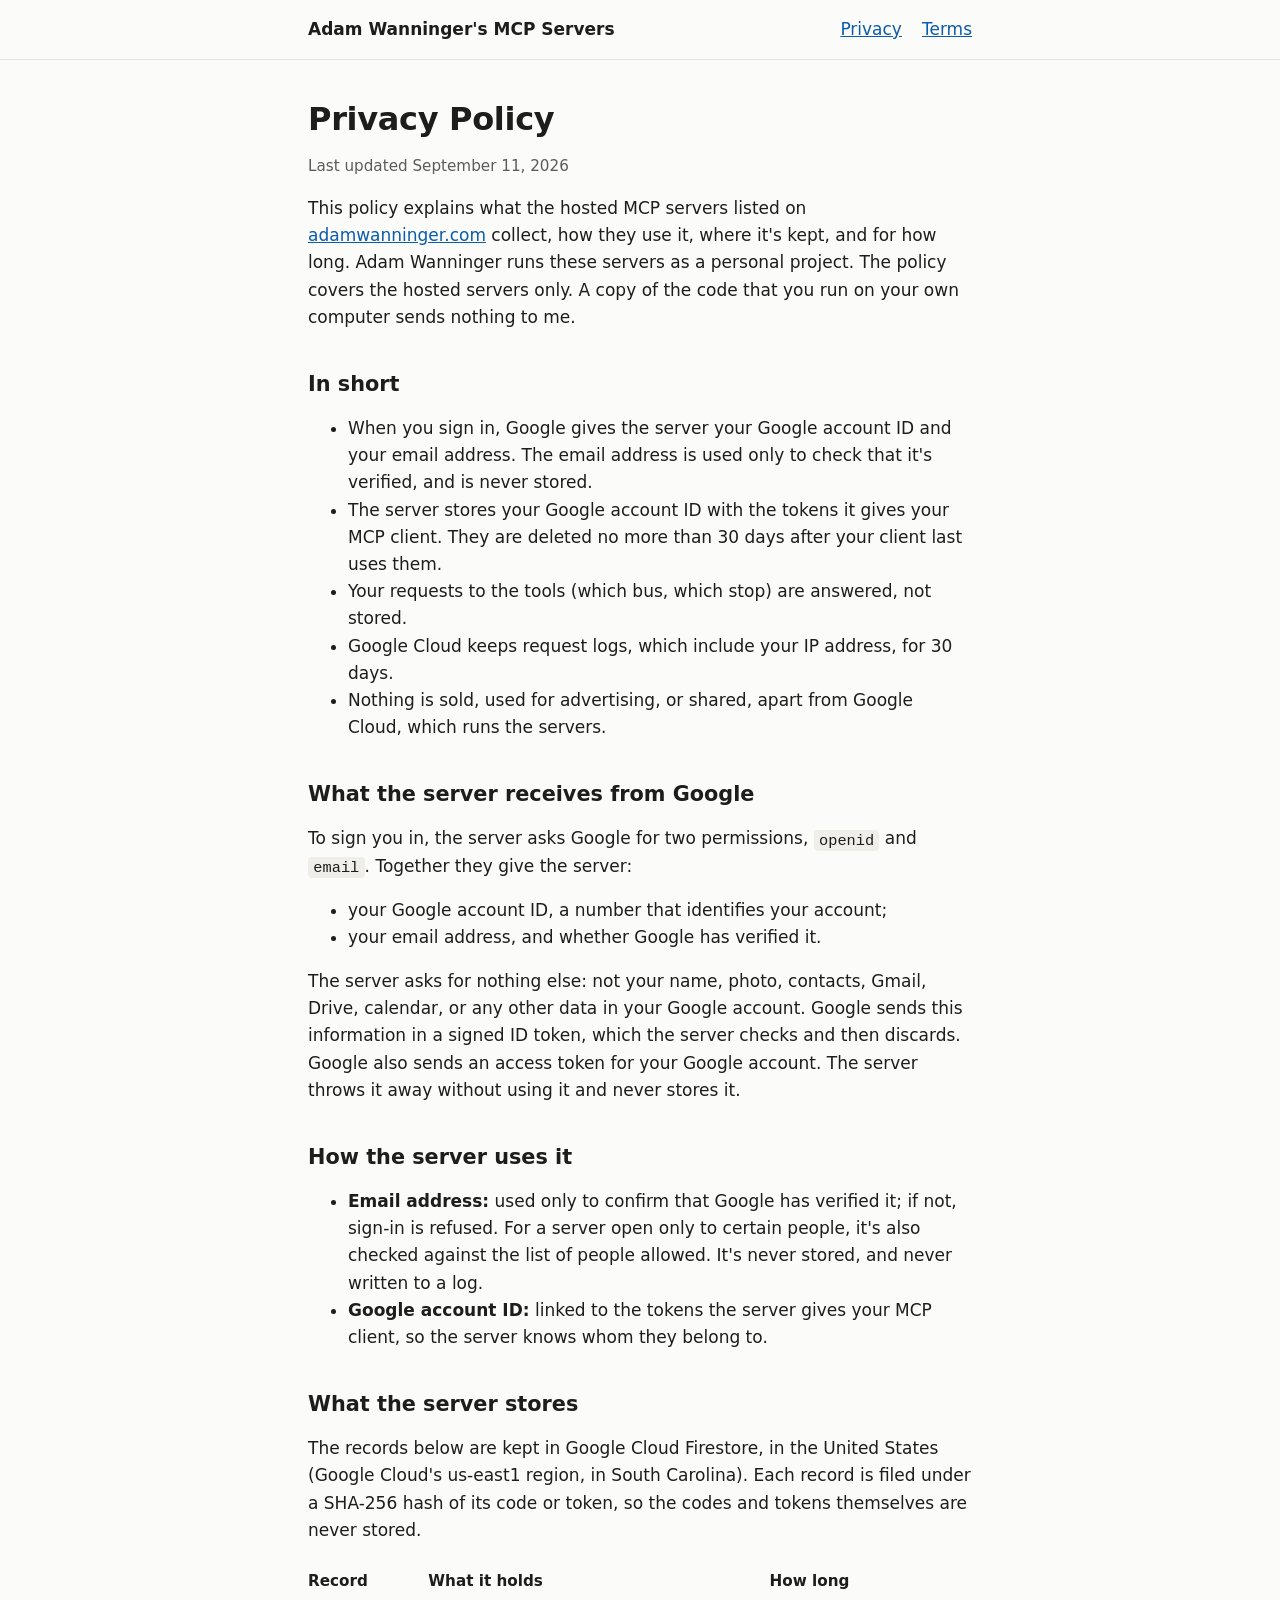
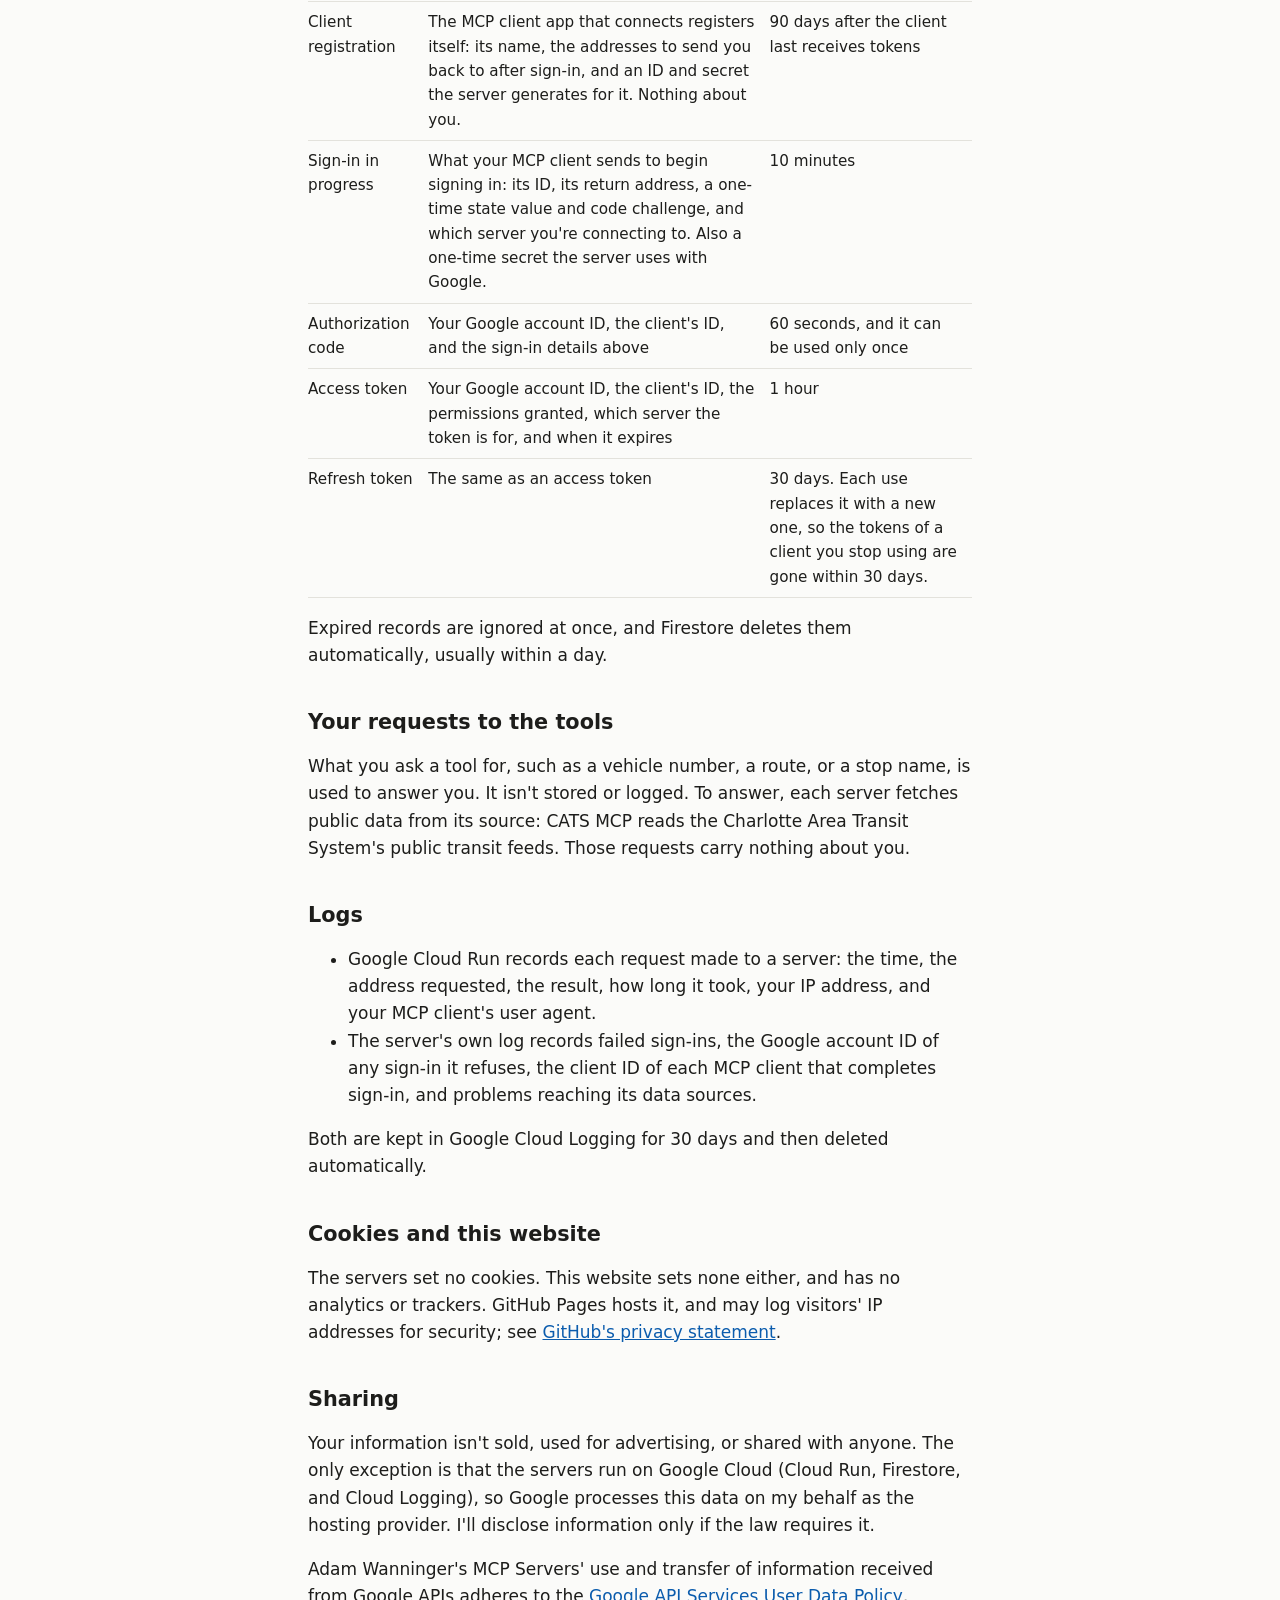
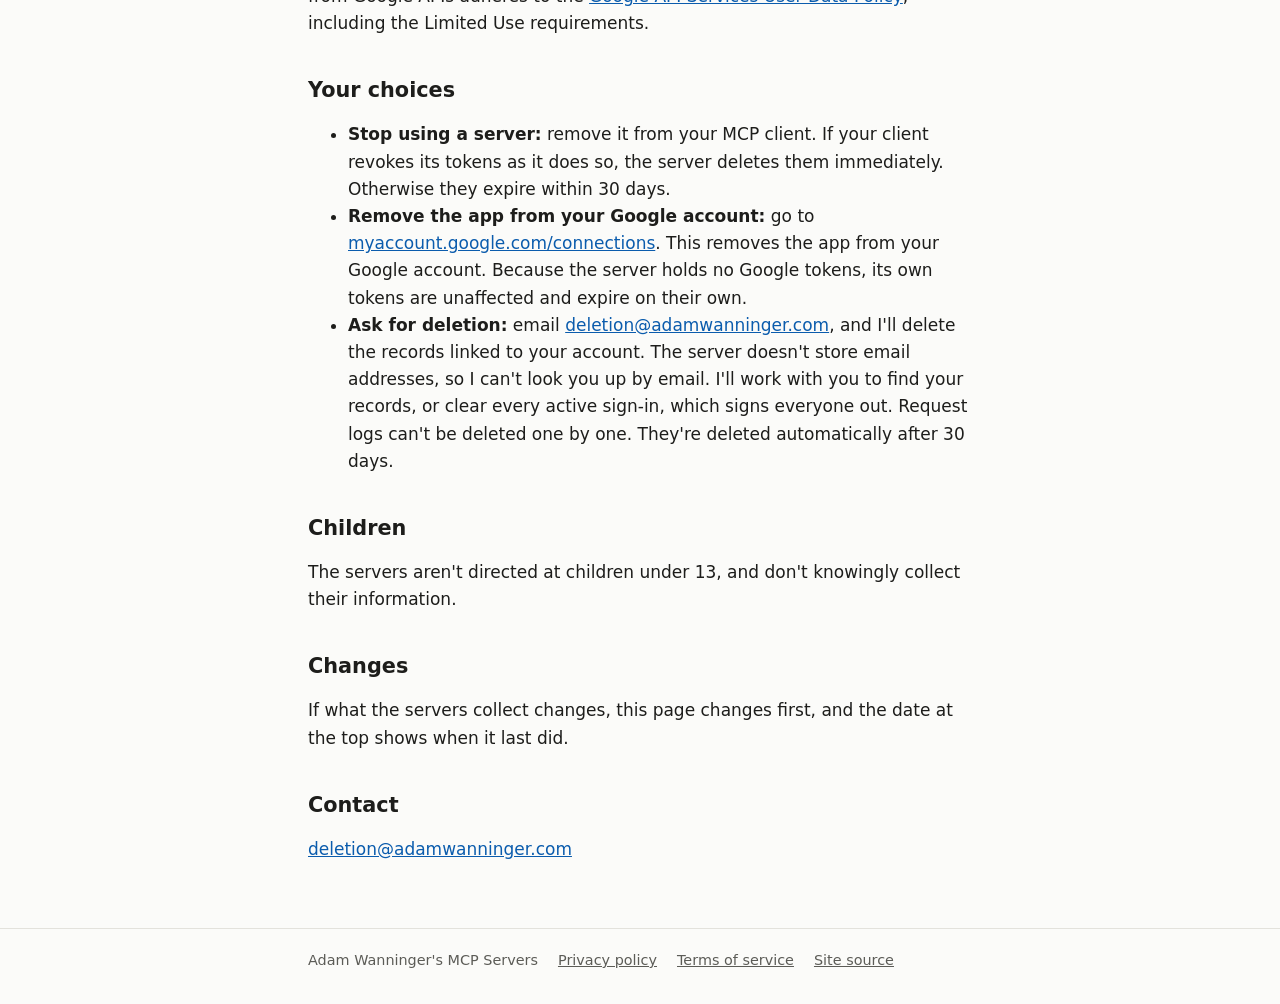
==== privacy/index.html @ d02f2b88 "Add the site for Adam Wanninger's MCP Servers The home page, privacy policy, and terms of service fo" ====
<!doctype html>
<html lang="en">
<head>
  <meta charset="utf-8">
  <meta name="viewport" content="width=device-width, initial-scale=1">
  <title>Privacy Policy · Adam Wanninger's MCP Servers</title>
  <meta name="description" content="What Adam Wanninger's hosted MCP servers collect, how they use it, and how long they keep it.">
  <link rel="icon" href="data:,">
  <link rel="stylesheet" href="/style.css">
</head>
<body>
  <header class="site-header">
    <div class="wrap">
      <a class="brand" href="/">Adam Wanninger's MCP Servers</a>
      <nav><a href="/privacy/">Privacy</a><a href="/terms/">Terms</a></nav>
    </div>
  </header>

  <main class="wrap">
    <h1>Privacy Policy</h1>
    <p class="updated">Last updated September 11, 2026</p>

    <p>
      This policy explains what the hosted MCP servers listed on <a href="/">adamwanninger.com</a>
      collect, how they use it, where it's kept, and for how long. Adam Wanninger runs these
      servers as a personal project. The policy covers the hosted servers only. A copy of the code
      that you run on your own computer sends nothing to me.
    </p>

    <h2>In short</h2>
    <ul>
      <li>
        When you sign in, Google gives the server your Google account ID and your email address.
        The email address is used only to check that it's verified, and is never stored.
      </li>
      <li>
        The server stores your Google account ID with the tokens it gives your MCP client. They
        are deleted no more than 30 days after your client last uses them.
      </li>
      <li>Your requests to the tools (which bus, which stop) are answered, not stored.</li>
      <li>Google Cloud keeps request logs, which include your IP address, for 30 days.</li>
      <li>
        Nothing is sold, used for advertising, or shared, apart from Google Cloud, which runs the
        servers.
      </li>
    </ul>

    <h2>What the server receives from Google</h2>
    <p>
      To sign you in, the server asks Google for two permissions, <code>openid</code> and
      <code>email</code>. Together they give the server:
    </p>
    <ul>
      <li>your Google account ID, a number that identifies your account;</li>
      <li>your email address, and whether Google has verified it.</li>
    </ul>
    <p>
      The server asks for nothing else: not your name, photo, contacts, Gmail, Drive, calendar, or
      any other data in your Google account. Google sends this information in a signed ID token,
      which the server checks and then discards. Google also sends an access token for your
      Google account. The server throws it away without using it and never stores it.
    </p>

    <h2>How the server uses it</h2>
    <ul>
      <li>
        <strong>Email address:</strong> used only to confirm that Google has verified it; if not,
        sign-in is refused. For a server open only to certain people, it's also checked against the
        list of people allowed. It's never stored, and never written to a log.
      </li>
      <li>
        <strong>Google account ID:</strong> linked to the tokens the server gives your MCP client,
        so the server knows whom they belong to.
      </li>
    </ul>

    <h2>What the server stores</h2>
    <p>
      The records below are kept in Google Cloud Firestore, in the United States (Google Cloud's
      us-east1 region, in South Carolina). Each record is filed under a SHA-256 hash of its code or
      token, so the codes and tokens themselves are never stored.
    </p>
    <div class="table-scroll">
      <table>
        <thead>
          <tr><th>Record</th><th>What it holds</th><th>How long</th></tr>
        </thead>
        <tbody>
          <tr>
            <td>Client registration</td>
            <td>
              The MCP client app that connects registers itself: its name, the addresses to send
              you back to after sign-in, and an ID and secret the server generates for it. Nothing
              about you.
            </td>
            <td>90 days after the client last receives tokens</td>
          </tr>
          <tr>
            <td>Sign-in in progress</td>
            <td>
              What your MCP client sends to begin signing in: its ID, its return address, a
              one-time state value and code challenge, and which server you're connecting to. Also
              a one-time secret the server uses with Google.
            </td>
            <td>10 minutes</td>
          </tr>
          <tr>
            <td>Authorization code</td>
            <td>Your Google account ID, the client's ID, and the sign-in details above</td>
            <td>60 seconds, and it can be used only once</td>
          </tr>
          <tr>
            <td>Access token</td>
            <td>
              Your Google account ID, the client's ID, the permissions granted, which server the
              token is for, and when it expires
            </td>
            <td>1 hour</td>
          </tr>
          <tr>
            <td>Refresh token</td>
            <td>The same as an access token</td>
            <td>
              30 days. Each use replaces it with a new one, so the tokens of a client you stop
              using are gone within 30 days.
            </td>
          </tr>
        </tbody>
      </table>
    </div>
    <p>
      Expired records are ignored at once, and Firestore deletes them automatically, usually within
      a day.
    </p>

    <h2>Your requests to the tools</h2>
    <p>
      What you ask a tool for, such as a vehicle number, a route, or a stop name, is used to answer
      you. It isn't stored or logged. To answer, each server fetches public data from its source:
      CATS MCP reads the Charlotte Area Transit System's public transit feeds. Those requests carry
      nothing about you.
    </p>

    <h2>Logs</h2>
    <ul>
      <li>
        Google Cloud Run records each request made to a server: the time, the address requested,
        the result, how long it took, your IP address, and your MCP client's user agent.
      </li>
      <li>
        The server's own log records failed sign-ins, the Google account ID of any sign-in it
        refuses, the client ID of each MCP client that completes sign-in, and problems reaching
        its data sources.
      </li>
    </ul>
    <p>Both are kept in Google Cloud Logging for 30 days and then deleted automatically.</p>

    <h2>Cookies and this website</h2>
    <p>
      The servers set no cookies. This website sets none either, and has no analytics or
      trackers. GitHub Pages hosts it, and may log visitors' IP addresses for security; see
      <a href="https://docs.github.com/site-policy/privacy-policies/github-general-privacy-statement">GitHub's privacy statement</a>.
    </p>

    <h2>Sharing</h2>
    <p>
      Your information isn't sold, used for advertising, or shared with anyone. The only exception
      is that the servers run on Google Cloud (Cloud Run, Firestore, and Cloud Logging), so Google
      processes this data on my behalf as the hosting provider. I'll disclose information only if
      the law requires it.
    </p>
    <p>
      Adam Wanninger's MCP Servers' use and transfer of information received from Google APIs
      adheres to the
      <a href="https://developers.google.com/terms/api-services-user-data-policy">Google API Services User Data Policy</a>,
      including the Limited Use requirements.
    </p>

    <h2>Your choices</h2>
    <ul>
      <li>
        <strong>Stop using a server:</strong> remove it from your MCP client. If your client revokes
        its tokens as it does so, the server deletes them immediately. Otherwise they expire within
        30 days.
      </li>
      <li>
        <strong>Remove the app from your Google account:</strong> go to
        <a href="https://myaccount.google.com/connections">myaccount.google.com/connections</a>.
        This removes the app from your Google account. Because the server holds no Google tokens,
        its own tokens are unaffected and expire on their own.
      </li>
      <li>
        <strong>Ask for deletion:</strong> email
        <a href="mailto:deletion@adamwanninger.com">deletion@adamwanninger.com</a>, and I'll delete
        the records linked to your account. The server doesn't store email addresses, so I can't
        look you up by email. I'll work with you to find your records, or clear every active
        sign-in, which signs everyone out. Request logs can't be deleted one by one. They're
        deleted automatically after 30 days.
      </li>
    </ul>

    <h2>Children</h2>
    <p>The servers aren't directed at children under 13, and don't knowingly collect their information.</p>

    <h2>Changes</h2>
    <p>
      If what the servers collect changes, this page changes first, and the date at the top shows
      when it last did.
    </p>

    <h2>Contact</h2>
    <p><a href="mailto:deletion@adamwanninger.com">deletion@adamwanninger.com</a></p>
  </main>

  <footer class="site-footer">
    <div class="wrap">
      <span>Adam Wanninger's MCP Servers</span>
      <a href="/privacy/">Privacy policy</a>
      <a href="/terms/">Terms of service</a>
      <a href="https://github.com/ajwann/mcp-portfolio">Site source</a>
    </div>
  </footer>
</body>
</html>
---- style.css ----
:root {
  color-scheme: light dark;
  --bg: #fbfbf9;
  --fg: #1d1d1b;
  --muted: #5c5c57;
  --rule: #e3e2dc;
  --accent: #0b5cad;
  --code-bg: #efeee8;
}

@media (prefers-color-scheme: dark) {
  :root {
    --bg: #161615;
    --fg: #ecebe6;
    --muted: #a3a29c;
    --rule: #34332f;
    --accent: #7db4ef;
    --code-bg: #252523;
  }
}

* {
  box-sizing: border-box;
}

body {
  margin: 0;
  background: var(--bg);
  color: var(--fg);
  font: 1.0625rem/1.6 system-ui, -apple-system, "Segoe UI", Roboto, sans-serif;
}

.wrap {
  max-width: 44rem;
  margin: 0 auto;
  padding-inline: 1.25rem;
}

a {
  color: var(--accent);
}

.site-header {
  border-bottom: 1px solid var(--rule);
}

.site-header .wrap {
  display: flex;
  flex-wrap: wrap;
  gap: 0.25rem 1.5rem;
  align-items: baseline;
  justify-content: space-between;
  padding-block: 1rem;
}

.brand {
  color: var(--fg);
  font-weight: 600;
  text-decoration: none;
}

.site-header nav {
  display: flex;
  gap: 1.25rem;
}

main {
  padding-block: 2.5rem 3rem;
}

h1 {
  margin: 0 0 0.5rem;
  font-size: 2rem;
  line-height: 1.2;
  letter-spacing: -0.01em;
}

h2 {
  margin: 2.5rem 0 0.75rem;
  font-size: 1.3rem;
  line-height: 1.3;
}

h3 {
  margin: 0 0 0.5rem;
  font-size: 1.15rem;
}

.lede {
  margin-top: 0;
  color: var(--muted);
  font-size: 1.2rem;
}

.updated,
.note {
  color: var(--muted);
  font-size: 0.95rem;
}

code {
  padding: 0.1em 0.35em;
  border-radius: 4px;
  background: var(--code-bg);
  font: 0.9em/1.5 ui-monospace, SFMono-Regular, Menlo, Consolas, monospace;
  overflow-wrap: anywhere;
}

pre {
  overflow-x: auto;
  padding: 0.75rem 1rem;
  border-radius: 6px;
  background: var(--code-bg);
}

pre code {
  padding: 0;
  background: none;
  font-size: 0.85em;
  overflow-wrap: normal;
}

.server {
  padding: 1.25rem 1.5rem;
  border: 1px solid var(--rule);
  border-radius: 8px;
}

.server ul {
  padding-left: 1.25rem;
}

dl {
  display: grid;
  grid-template-columns: max-content 1fr;
  gap: 0.25rem 1rem;
}

dt {
  color: var(--muted);
}

dd {
  margin: 0;
}

table {
  width: 100%;
  border-collapse: collapse;
  font-size: 0.95rem;
}

.table-scroll {
  overflow-x: auto;
}

th,
td {
  padding: 0.5rem 0.75rem 0.5rem 0;
  border-bottom: 1px solid var(--rule);
  text-align: left;
  vertical-align: top;
}

th {
  font-weight: 600;
}

.site-footer {
  border-top: 1px solid var(--rule);
  color: var(--muted);
  font-size: 0.9rem;
}

.site-footer .wrap {
  display: flex;
  flex-wrap: wrap;
  gap: 0.5rem 1.25rem;
  padding-block: 1.25rem 2rem;
}

.site-footer a {
  color: inherit;
}

@media (max-width: 30rem) {
  dl {
    grid-template-columns: 1fr;
    gap: 0;
  }

  dd {
    margin-bottom: 0.5rem;
  }
}
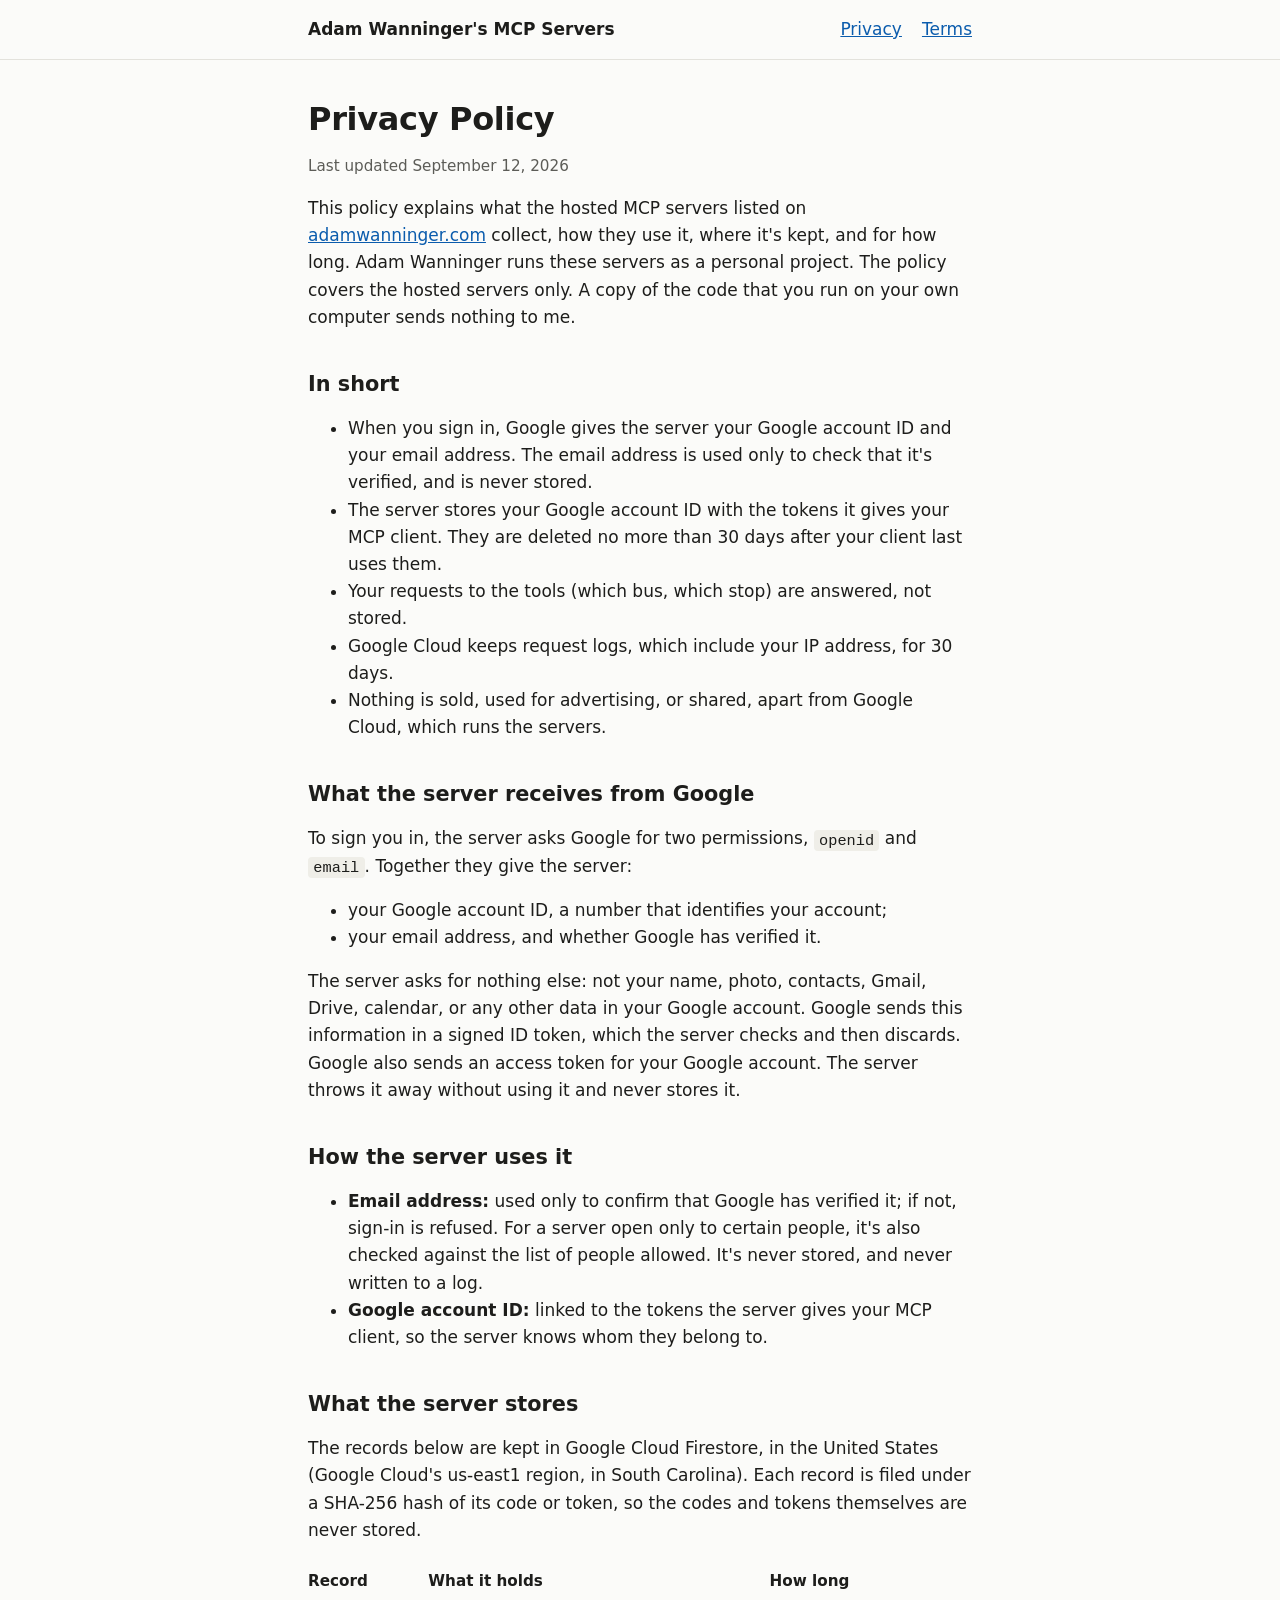
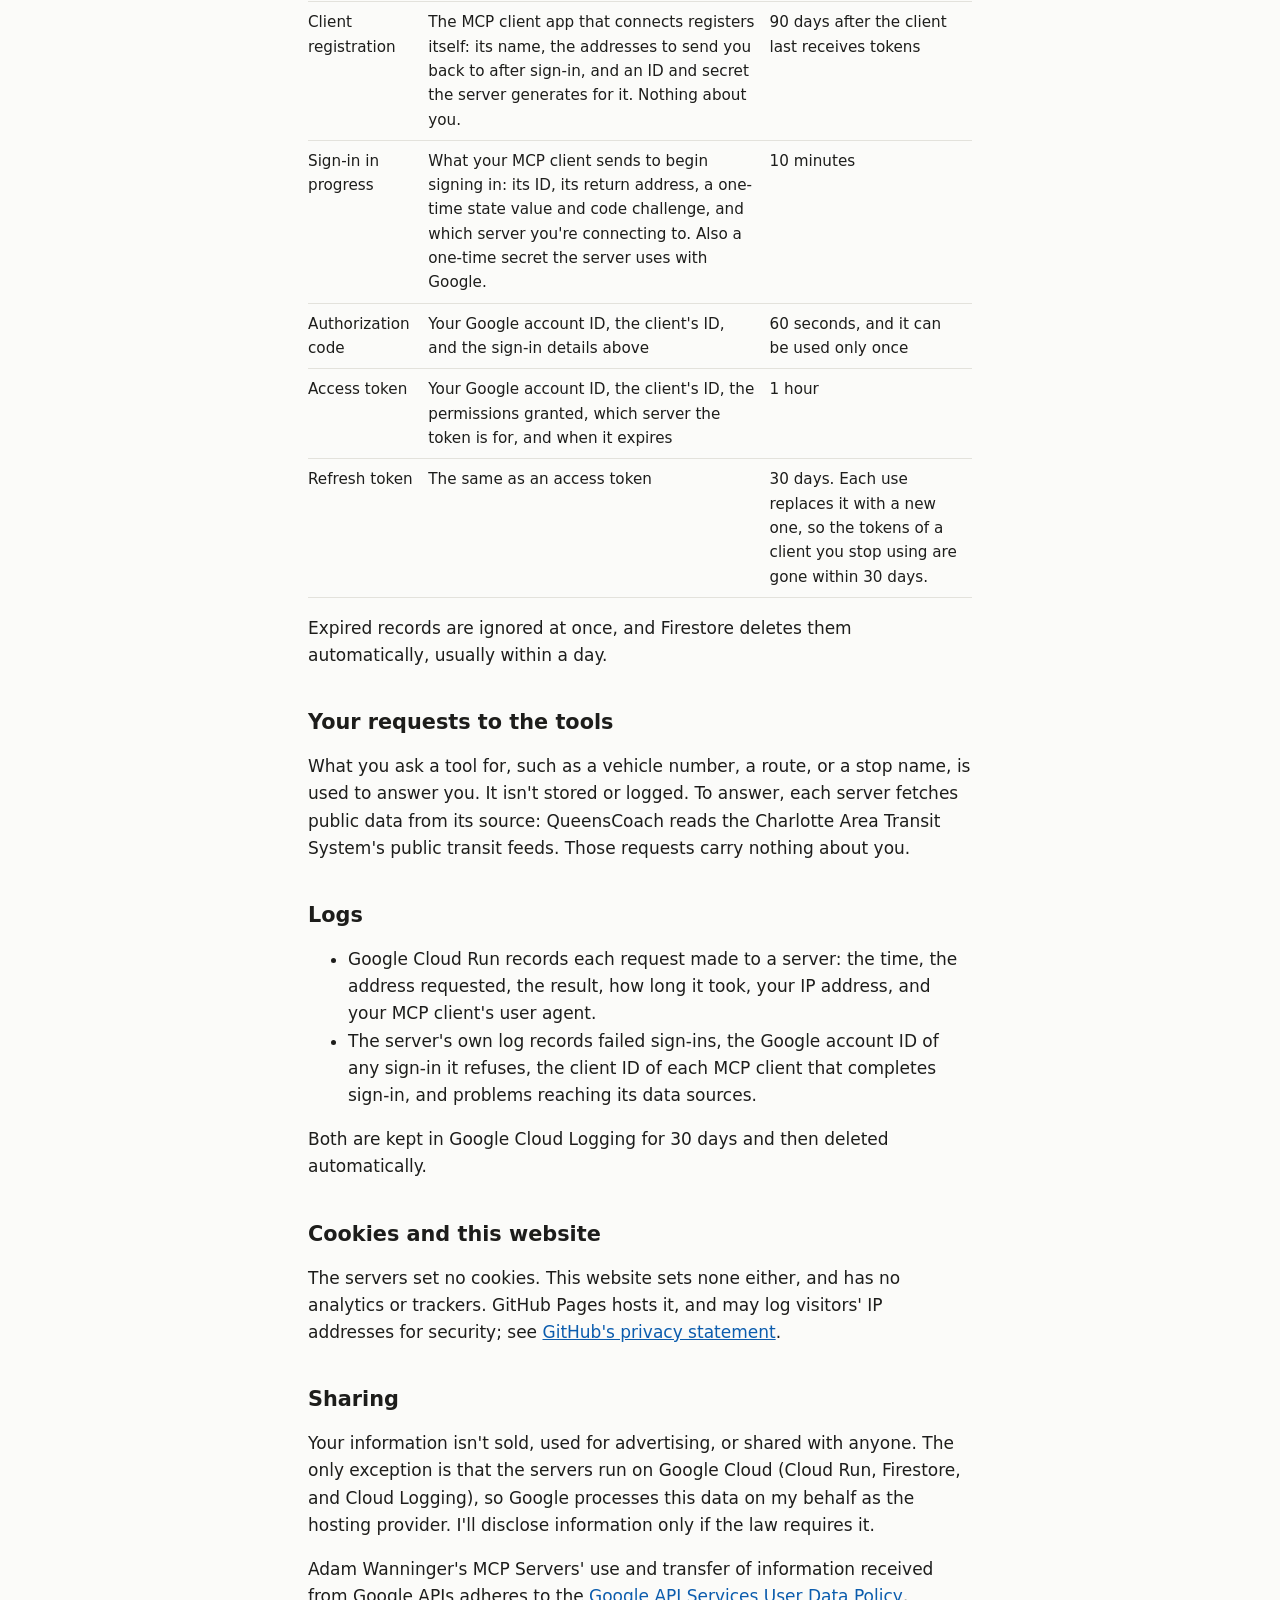
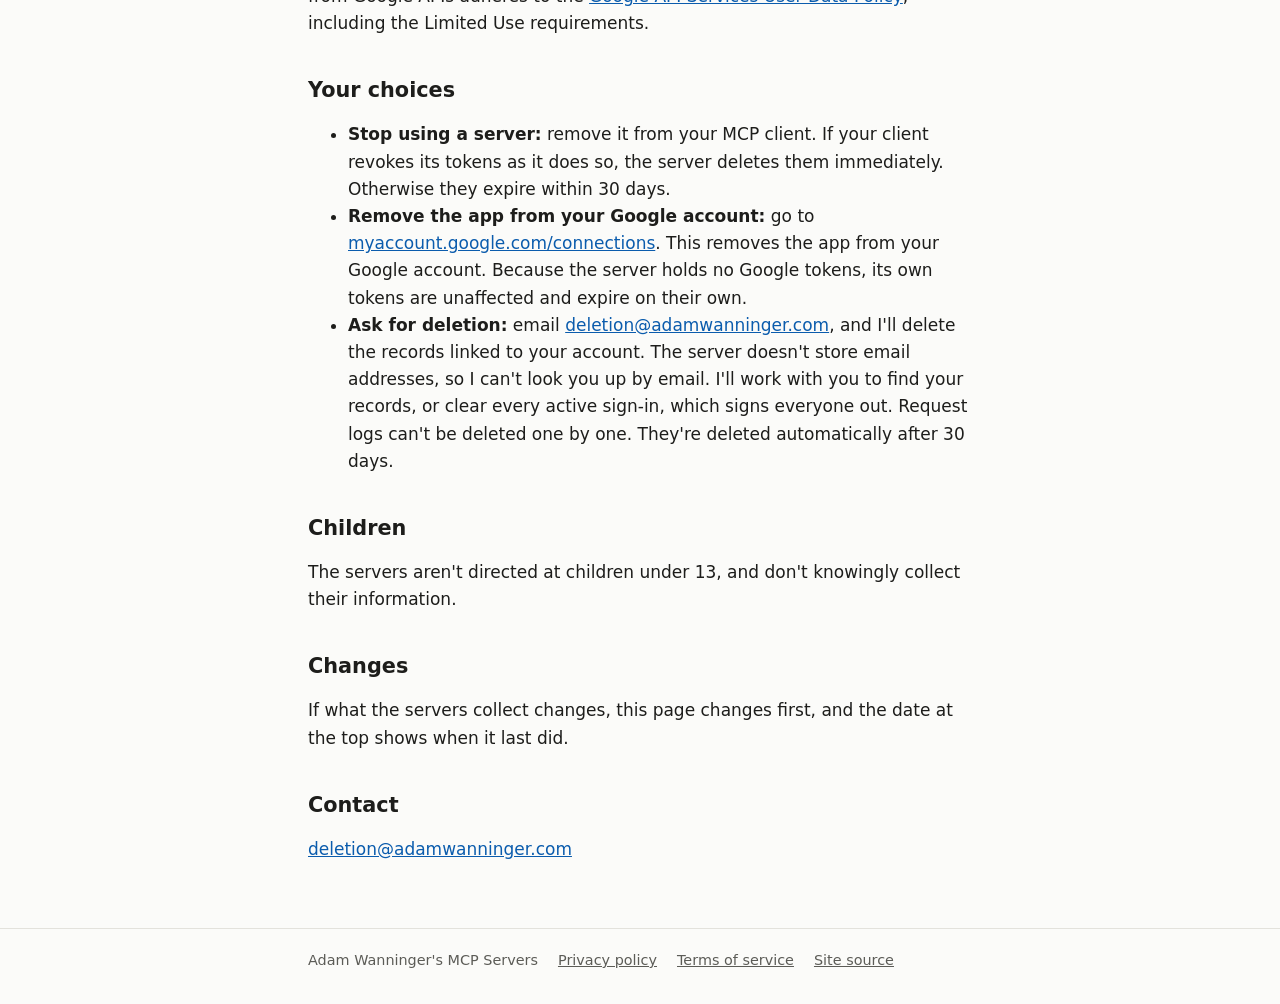
==== commit 44169202: "Rename the CATS server to QueensCoach The server, its address, its repository, and its PyPI package " ====
--- a/privacy/index.html
+++ b/privacy/index.html
@@ -18,7 +18,7 @@
 
   <main class="wrap">
     <h1>Privacy Policy</h1>
-    <p class="updated">Last updated September 11, 2026</p>
+    <p class="updated">Last updated September 12, 2026</p>
 
     <p>
       This policy explains what the hosted MCP servers listed on <a href="/">adamwanninger.com</a>
@@ -137,7 +137,7 @@
     <p>
       What you ask a tool for, such as a vehicle number, a route, or a stop name, is used to answer
       you. It isn't stored or logged. To answer, each server fetches public data from its source:
-      CATS MCP reads the Charlotte Area Transit System's public transit feeds. Those requests carry
+      QueensCoach reads the Charlotte Area Transit System's public transit feeds. Those requests carry
       nothing about you.
     </p>
 
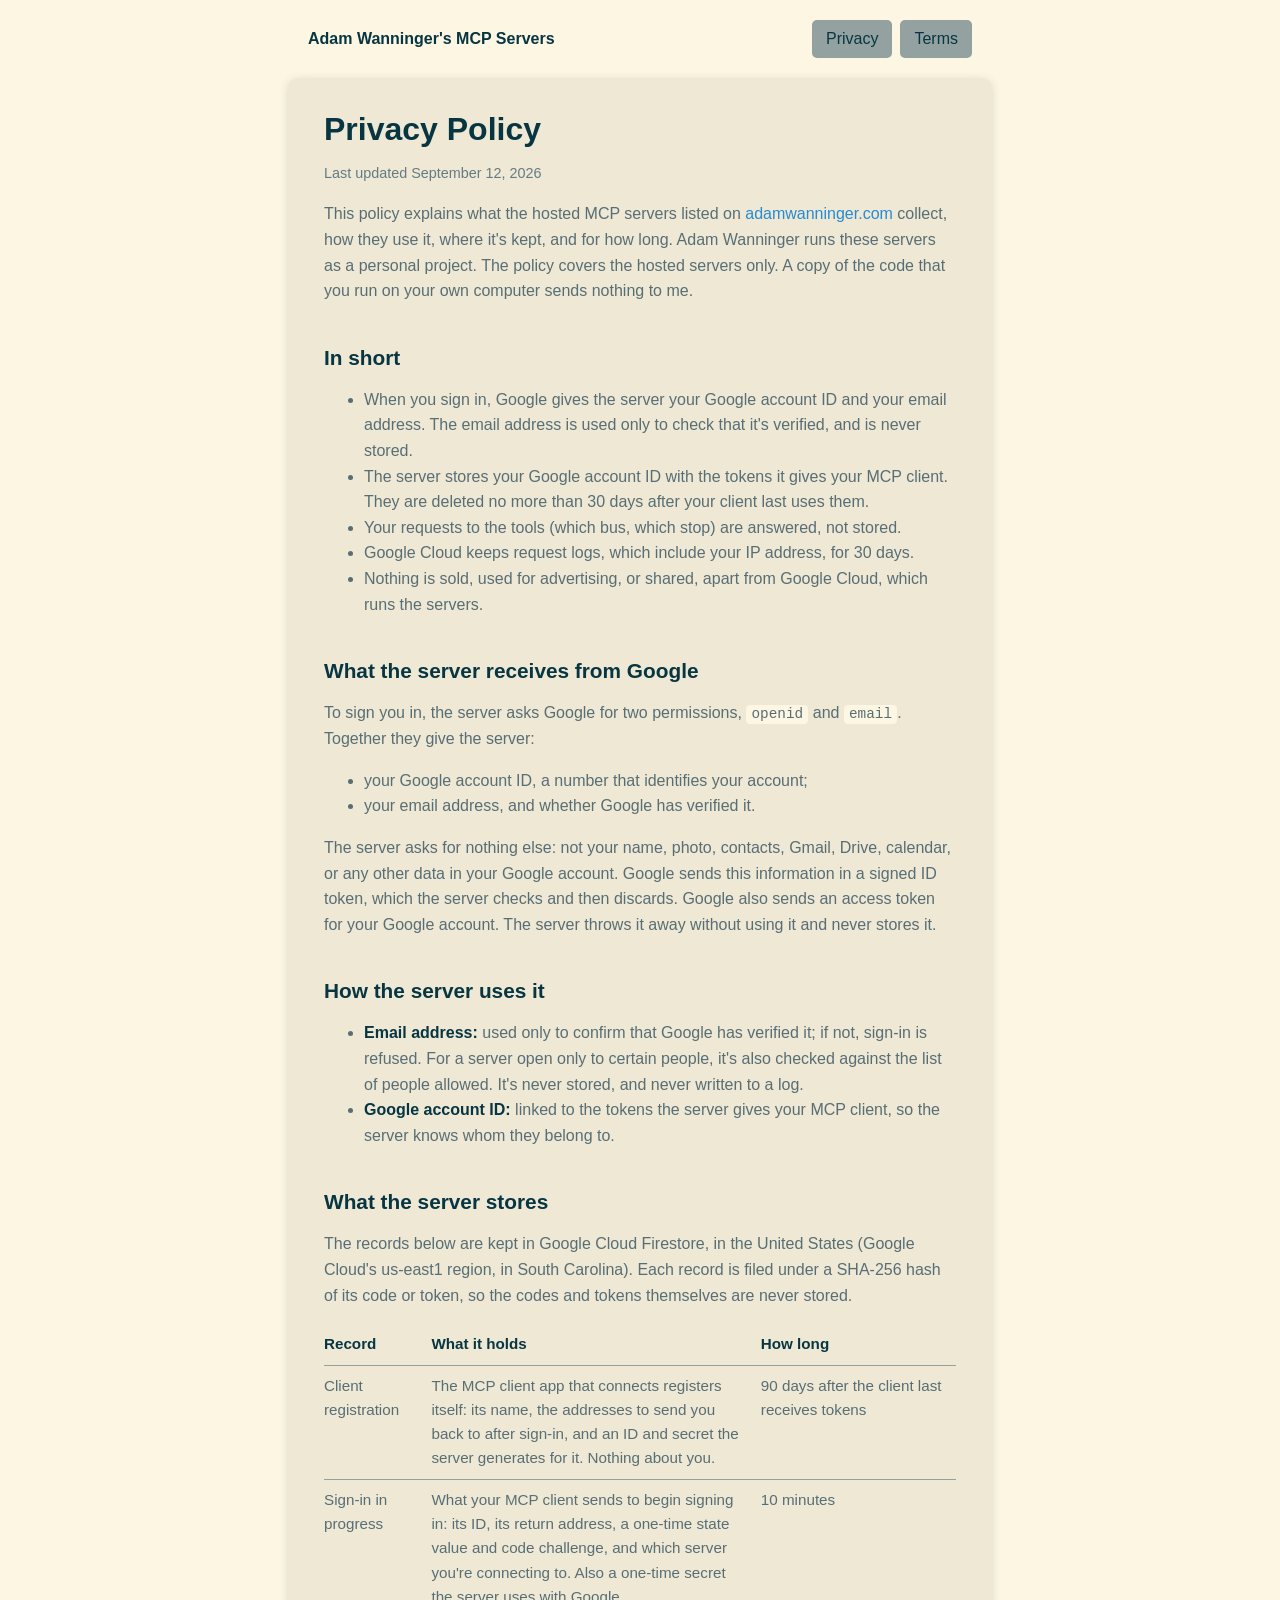
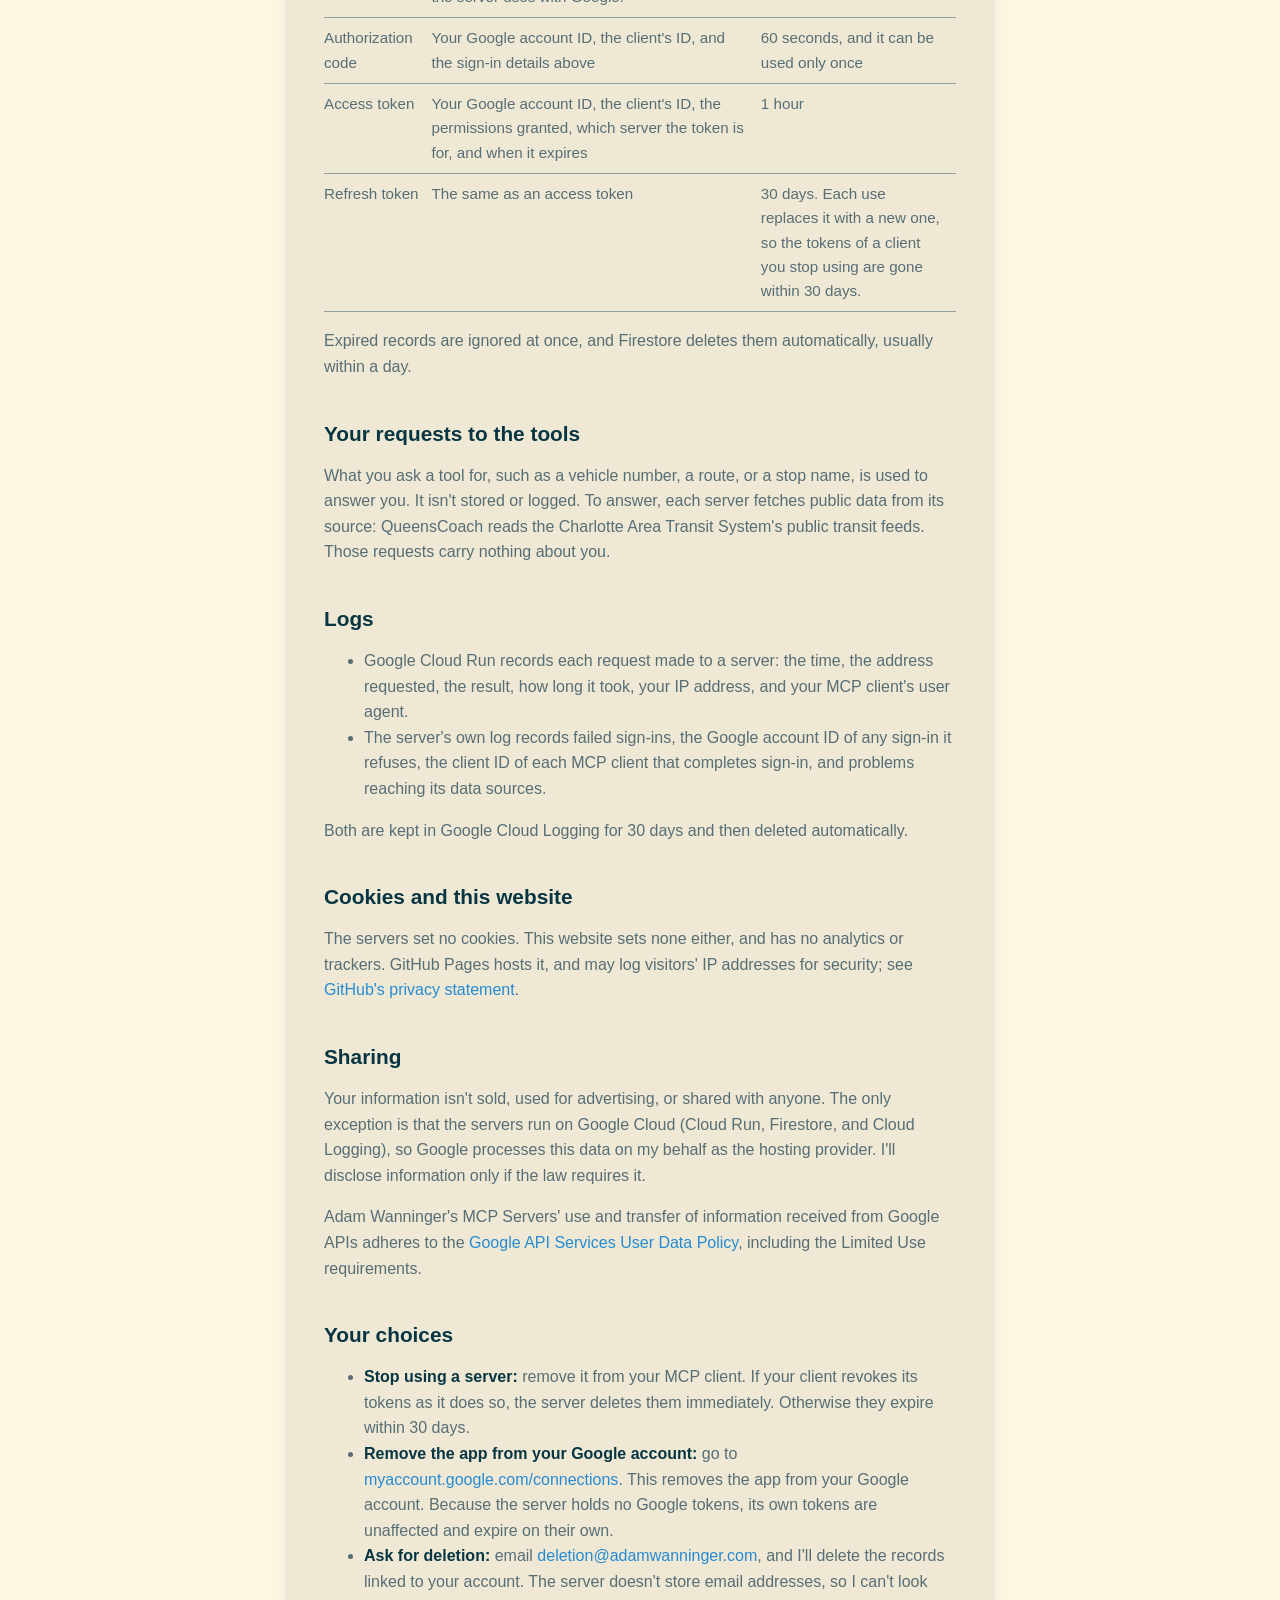
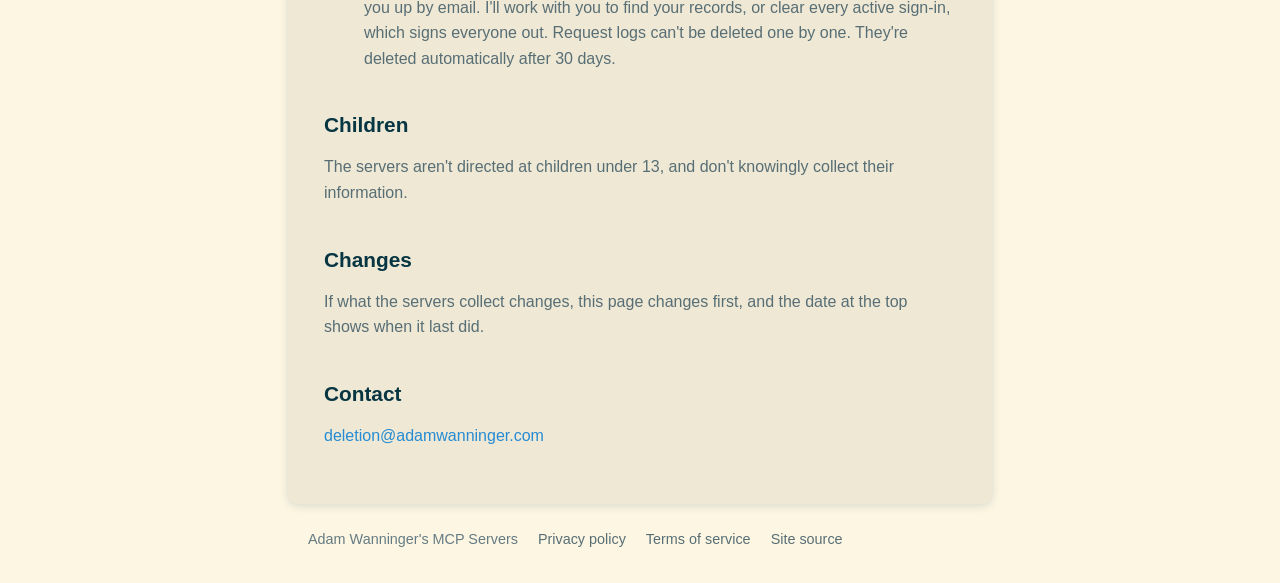
==== commit 121665be: "Match the landing page's Solarized styling Copy tokens.css from the landing page and restyle the sit" ====
--- a/privacy/index.html
+++ b/privacy/index.html
@@ -6,6 +6,11 @@
   <title>Privacy Policy · Adam Wanninger's MCP Servers</title>
   <meta name="description" content="What Adam Wanninger's hosted MCP servers collect, how they use it, and how long they keep it.">
   <link rel="icon" href="data:,">
+  <!-- Match the browser chrome to whichever theme the stylesheet resolves to.
+       The values are Solarized base03 and base3, the two page backgrounds. -->
+  <meta name="theme-color" content="#002b36" media="(prefers-color-scheme: dark)">
+  <meta name="theme-color" content="#fdf6e3" media="(prefers-color-scheme: light)">
+  <link rel="stylesheet" href="/tokens.css">
   <link rel="stylesheet" href="/style.css">
 </head>
 <body>
--- a/tokens.css
+++ b/tokens.css
@@ -0,0 +1,70 @@
+/* Copied verbatim from the landing page (awanninger.com, landing-page/tokens.css).
+   Keep the two copies in sync. */
+
+/* Solarized palette. Single source of truth for every page on the site:
+   link this first, then the page's own stylesheet.
+
+   The sixteen values below never change — Solarized is one palette, and the
+   light and dark themes are the same colours assigned to different roles.
+   Stylesheets should use the semantic tokens further down rather than the raw
+   --baseNN values, so that a rule written once works in both themes. */
+:root {
+    --base03:  #002b36;
+    --base02:  #073642;
+    --base01:  #586e75;
+    --base00:  #657b83;
+    --base0:   #839496;
+    --base1:   #93a1a1;
+    --base2:   #eee8d5;
+    --base3:   #fdf6e3;
+    --yellow:  #b58900;
+    --orange:  #cb4b16;
+    --red:     #dc322f;
+    --magenta: #d33682;
+    --violet:  #6c71c4;
+    --blue:    #268bd2;
+    --cyan:    #2aa198;
+    --green:   #859900;
+
+    /* Text that sits on an accent fill. These are deliberately fixed rather
+       than themed: the accents keep the same lightness in both themes, so the
+       text on top of them has to as well. */
+    --on-blue: var(--base3);
+    --on-cyan: var(--base03);
+
+    /* Tell the UA which themes we actually implement, so form controls,
+       scrollbars and the like are rendered to match. */
+    color-scheme: dark light;
+}
+
+/* Dark theme — the default, and what a browser that reports no colour-scheme
+   preference gets. Backgrounds run dark, content runs light. */
+:root {
+    --bg:           var(--base03);  /* page background */
+    --bg-alt:       var(--base02);  /* raised surfaces: cards, list rows */
+    --fg-dim:       var(--base01);  /* rules, disabled text, muted fills */
+    --fg-muted:     var(--base00);  /* de-emphasised body text */
+    --fg:           var(--base0);   /* body text */
+    --fg-strong:    var(--base1);   /* emphasised body text */
+    --fg-stronger:  var(--base2);   /* headings */
+    --fg-strongest: var(--base3);   /* highest-contrast text */
+    --shadow:       rgba(0, 0, 0, 0.3);
+}
+
+/* Light theme. Solarized's light mode is the exact mirror of its dark mode:
+   base03 swaps with base3, base02 with base2, and so on inward. Assigning the
+   tokens by that mirror is what keeps the two themes in step — every contrast
+   relationship in the dark theme is reproduced here by construction. */
+@media (prefers-color-scheme: light) {
+    :root {
+        --bg:           var(--base3);
+        --bg-alt:       var(--base2);
+        --fg-dim:       var(--base1);
+        --fg-muted:     var(--base0);
+        --fg:           var(--base00);
+        --fg-strong:    var(--base01);
+        --fg-stronger:  var(--base02);
+        --fg-strongest: var(--base03);
+        --shadow:       rgba(7, 54, 66, 0.15);
+    }
+}
--- a/style.css
+++ b/style.css
@@ -1,195 +1,244 @@
-:root {
-  color-scheme: light dark;
-  --bg: #fbfbf9;
-  --fg: #1d1d1b;
-  --muted: #5c5c57;
-  --rule: #e3e2dc;
-  --accent: #0b5cad;
-  --code-bg: #efeee8;
-}
-
-@media (prefers-color-scheme: dark) {
-  :root {
-    --bg: #161615;
-    --fg: #ecebe6;
-    --muted: #a3a29c;
-    --rule: #34332f;
-    --accent: #7db4ef;
-    --code-bg: #252523;
-  }
-}
+/* Styled to match the landing page (landing-page/styles.css). Colours come
+   from the semantic tokens in /tokens.css, which must be linked first; the
+   light and dark themes follow the visitor's system colour scheme. */
 
 * {
-  box-sizing: border-box;
+    box-sizing: border-box;
 }
 
 body {
-  margin: 0;
-  background: var(--bg);
-  color: var(--fg);
-  font: 1.0625rem/1.6 system-ui, -apple-system, "Segoe UI", Roboto, sans-serif;
+    margin: 0;
+    background-color: var(--bg);
+    color: var(--fg);
+    font-family: Arial, sans-serif;
+    line-height: 1.6;
 }
 
 .wrap {
-  max-width: 44rem;
-  margin: 0 auto;
-  padding-inline: 1.25rem;
+    max-width: 44rem;
+    margin: 0 auto;
+    padding-inline: 1.25rem;
 }
 
 a {
-  color: var(--accent);
-}
-
-.site-header {
-  border-bottom: 1px solid var(--rule);
-}
+    color: var(--blue);
+    text-decoration: none;
+    transition: color 0.3s;
+}
+
+a:hover {
+    color: var(--cyan);
+    text-decoration: underline;
+}
+
+strong {
+    color: var(--fg-stronger);
+}
+
+/* Header */
 
 .site-header .wrap {
-  display: flex;
-  flex-wrap: wrap;
-  gap: 0.25rem 1.5rem;
-  align-items: baseline;
-  justify-content: space-between;
-  padding-block: 1rem;
+    display: flex;
+    flex-wrap: wrap;
+    gap: 0.5rem 1.5rem;
+    align-items: center;
+    justify-content: space-between;
+    padding-block: 1.25rem;
 }
 
 .brand {
-  color: var(--fg);
-  font-weight: 600;
-  text-decoration: none;
+    color: var(--fg-stronger);
+    font-weight: bold;
+}
+
+.brand:hover {
+    color: var(--fg-strongest);
+    text-decoration: none;
 }
 
 .site-header nav {
-  display: flex;
-  gap: 1.25rem;
-}
-
-main {
-  padding-block: 2.5rem 3rem;
+    display: flex;
+    gap: 0.5rem;
+}
+
+/* The landing page's .link-button, at nav size. */
+.site-header nav a {
+    padding: 6px 14px;
+    border-radius: 5px;
+    background-color: var(--fg-dim);
+    color: var(--fg-stronger);
+    transition: background-color 0.3s, color 0.3s;
+}
+
+.site-header nav a:hover {
+    background-color: var(--blue);
+    color: var(--on-blue);
+    text-decoration: none;
+}
+
+/* Main content sits on a card, like the landing page's .container. */
+
+main.wrap {
+    max-width: 44rem;
+    padding: 2rem 2.25rem 2.5rem;
+    border-radius: 10px;
+    background-color: var(--bg-alt);
+    box-shadow: 0 2px 10px var(--shadow);
+}
+
+main p,
+main li,
+main td,
+main dd {
+    color: var(--fg-strong);
+}
+
+h1,
+h2,
+h3 {
+    color: var(--fg-stronger);
 }
 
 h1 {
-  margin: 0 0 0.5rem;
-  font-size: 2rem;
-  line-height: 1.2;
-  letter-spacing: -0.01em;
+    margin: 0 0 0.5rem;
+    font-size: 2rem;
+    line-height: 1.2;
 }
 
 h2 {
-  margin: 2.5rem 0 0.75rem;
-  font-size: 1.3rem;
-  line-height: 1.3;
+    margin: 2.5rem 0 0.75rem;
+    font-size: 1.3rem;
+    line-height: 1.3;
 }
 
 h3 {
-  margin: 0 0 0.5rem;
-  font-size: 1.15rem;
-}
-
-.lede {
-  margin-top: 0;
-  color: var(--muted);
-  font-size: 1.2rem;
-}
-
-.updated,
-.note {
-  color: var(--muted);
-  font-size: 0.95rem;
+    margin: 0 0 0.5rem;
+    font-size: 1.15rem;
+}
+
+main p.lede {
+    margin-top: 0;
+    color: var(--fg);
+    font-size: 1.2rem;
+}
+
+main p.updated,
+main p.note {
+    color: var(--fg);
+    font-size: 0.9rem;
 }
 
 code {
-  padding: 0.1em 0.35em;
-  border-radius: 4px;
-  background: var(--code-bg);
-  font: 0.9em/1.5 ui-monospace, SFMono-Regular, Menlo, Consolas, monospace;
-  overflow-wrap: anywhere;
+    padding: 0.1em 0.35em;
+    border-radius: 4px;
+    background-color: var(--bg);
+    color: var(--fg-strong);
+    font-family: "SF Mono", Menlo, Consolas, monospace;
+    font-size: 0.9em;
+    overflow-wrap: anywhere;
 }
 
 pre {
-  overflow-x: auto;
-  padding: 0.75rem 1rem;
-  border-radius: 6px;
-  background: var(--code-bg);
+    overflow-x: auto;
+    padding: 0.75rem 1rem;
+    border-radius: 5px;
+    background-color: var(--bg);
 }
 
 pre code {
-  padding: 0;
-  background: none;
-  font-size: 0.85em;
-  overflow-wrap: normal;
-}
-
+    padding: 0;
+    background: none;
+    font-size: 0.85em;
+    overflow-wrap: normal;
+}
+
+/* A server listing, like the landing page's featured .link-item. */
 .server {
-  padding: 1.25rem 1.5rem;
-  border: 1px solid var(--rule);
-  border-radius: 8px;
+    padding: 1.25rem 1.5rem;
+    border-left: 3px solid var(--cyan);
+    border-radius: 5px;
+    background-color: var(--bg);
+}
+
+.server code {
+    background-color: var(--bg-alt);
 }
 
 .server ul {
-  padding-left: 1.25rem;
+    padding-left: 1.25rem;
 }
 
 dl {
-  display: grid;
-  grid-template-columns: max-content 1fr;
-  gap: 0.25rem 1rem;
+    display: grid;
+    grid-template-columns: max-content 1fr;
+    gap: 0.25rem 1rem;
 }
 
 dt {
-  color: var(--muted);
+    color: var(--fg);
 }
 
 dd {
-  margin: 0;
+    margin: 0;
 }
 
 table {
-  width: 100%;
-  border-collapse: collapse;
-  font-size: 0.95rem;
+    width: 100%;
+    border-collapse: collapse;
+    font-size: 0.95rem;
 }
 
 .table-scroll {
-  overflow-x: auto;
+    overflow-x: auto;
 }
 
 th,
 td {
-  padding: 0.5rem 0.75rem 0.5rem 0;
-  border-bottom: 1px solid var(--rule);
-  text-align: left;
-  vertical-align: top;
+    padding: 0.5rem 0.75rem 0.5rem 0;
+    border-bottom: 1px solid var(--fg-dim);
+    text-align: left;
+    vertical-align: top;
 }
 
 th {
-  font-weight: 600;
-}
+    color: var(--fg-stronger);
+    font-weight: bold;
+}
+
+/* Footer */
 
 .site-footer {
-  border-top: 1px solid var(--rule);
-  color: var(--muted);
-  font-size: 0.9rem;
+    color: var(--fg);
+    font-size: 0.9rem;
 }
 
 .site-footer .wrap {
-  display: flex;
-  flex-wrap: wrap;
-  gap: 0.5rem 1.25rem;
-  padding-block: 1.25rem 2rem;
+    display: flex;
+    flex-wrap: wrap;
+    gap: 0.5rem 1.25rem;
+    padding-block: 1.5rem 2rem;
 }
 
 .site-footer a {
-  color: inherit;
+    color: var(--fg-strong);
+}
+
+.site-footer a:hover {
+    color: var(--fg-strongest);
 }
 
 @media (max-width: 30rem) {
-  dl {
-    grid-template-columns: 1fr;
-    gap: 0;
-  }
-
-  dd {
-    margin-bottom: 0.5rem;
-  }
-}
+    main.wrap {
+        margin-inline: 0.75rem;
+        padding: 1.5rem 1.25rem 2rem;
+    }
+
+    dl {
+        grid-template-columns: 1fr;
+        gap: 0;
+    }
+
+    dd {
+        margin-bottom: 0.5rem;
+    }
+}
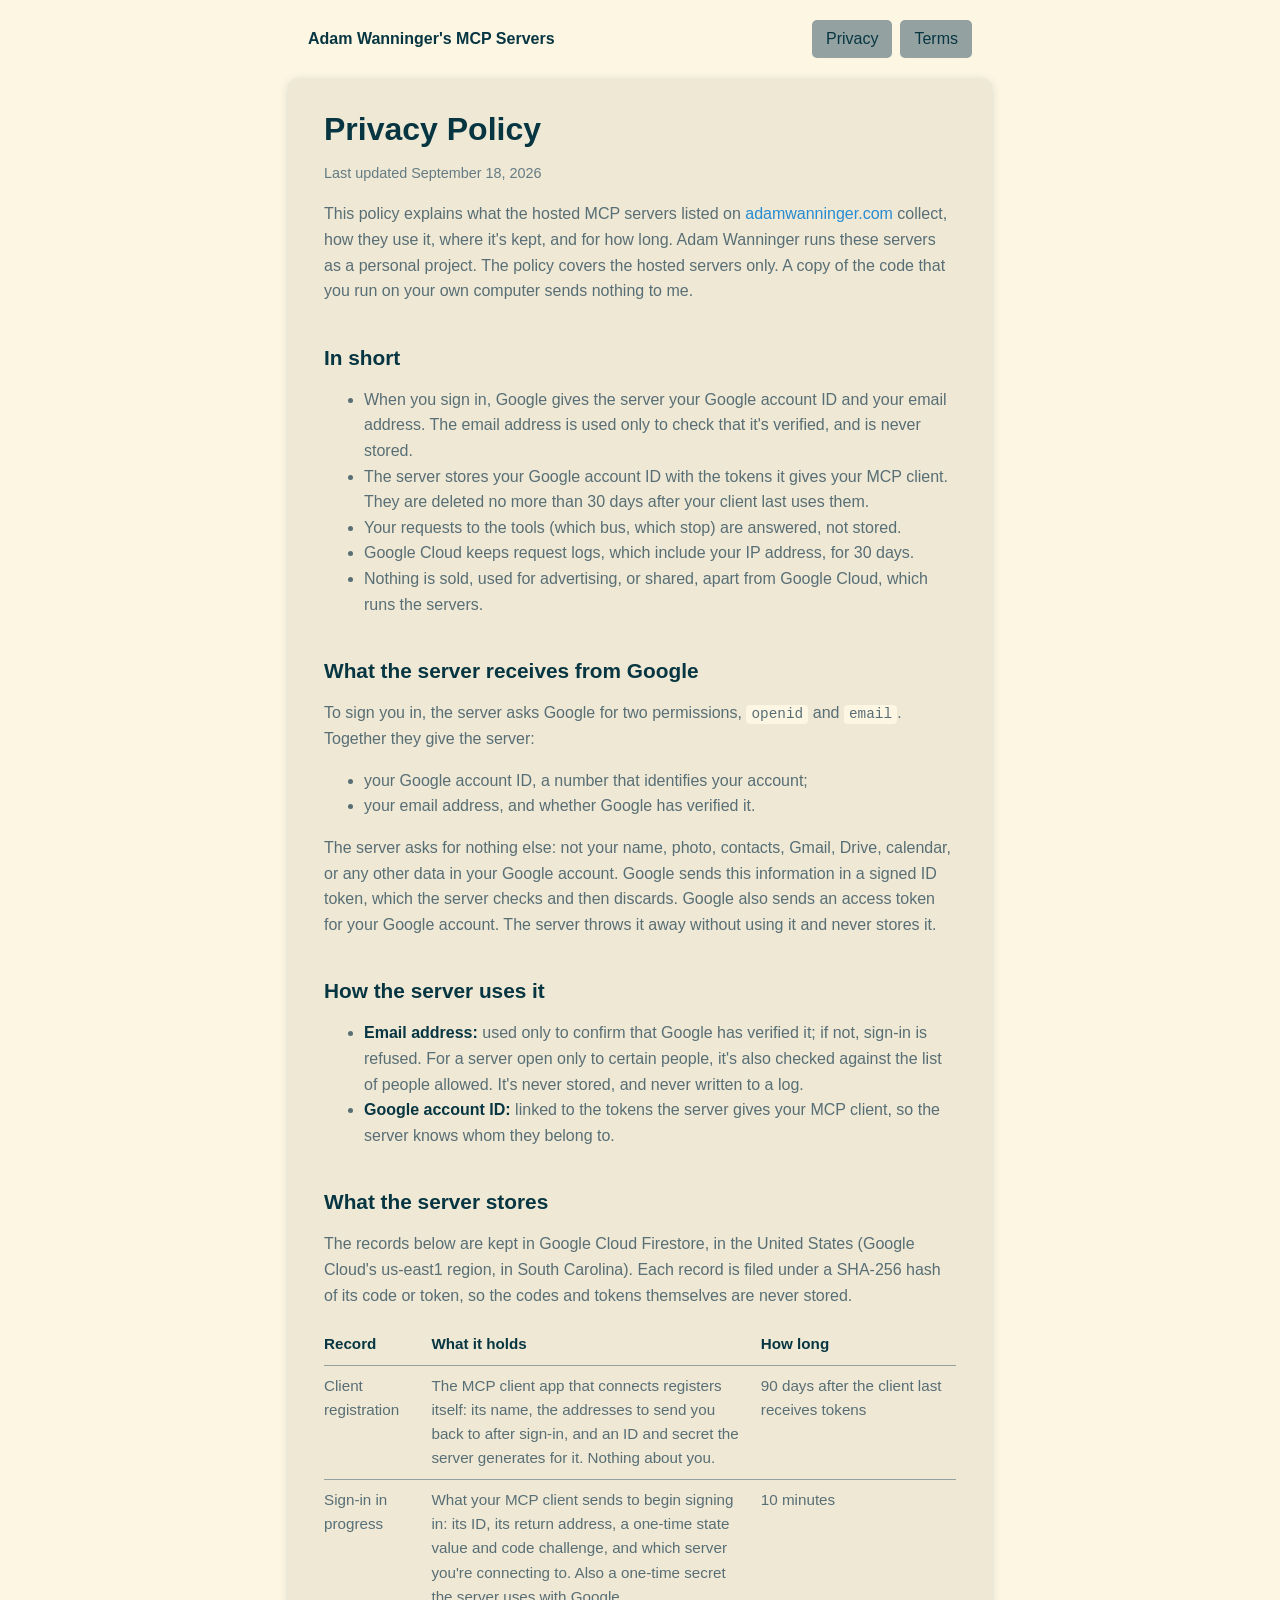
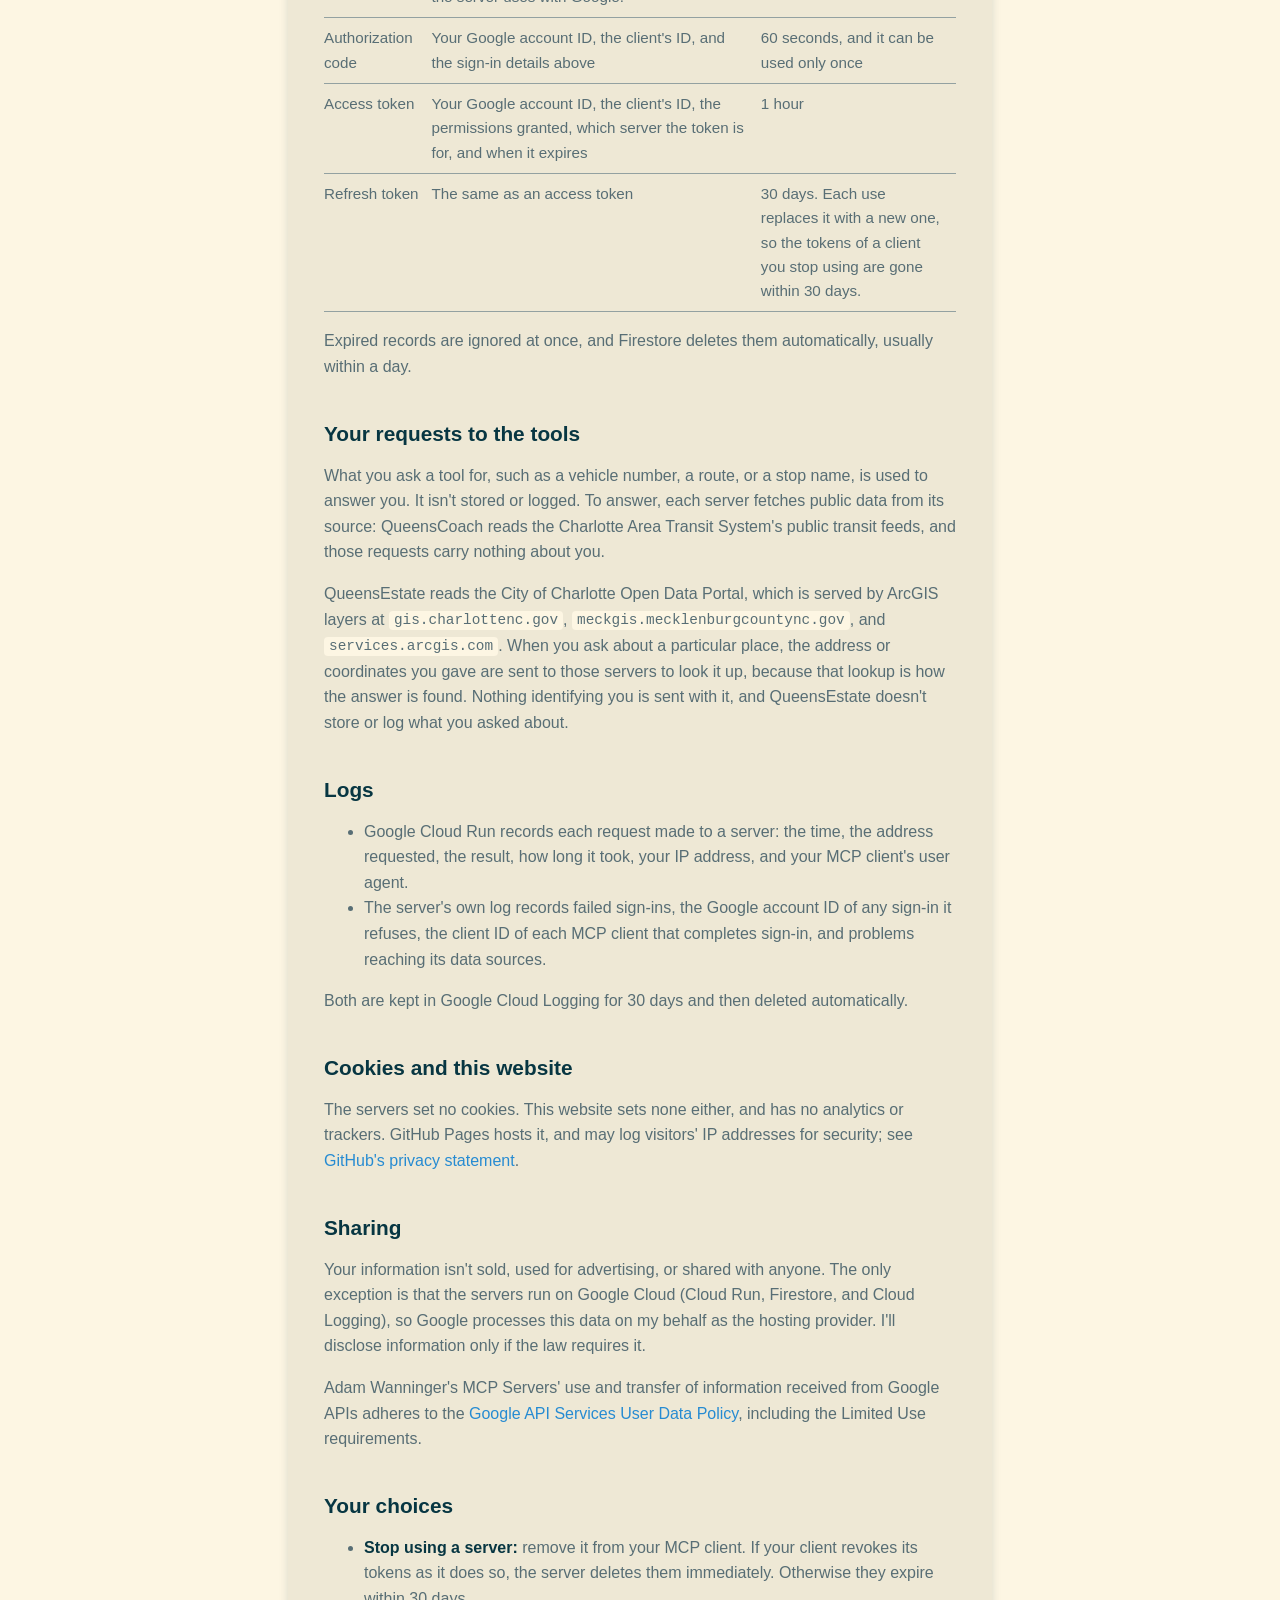
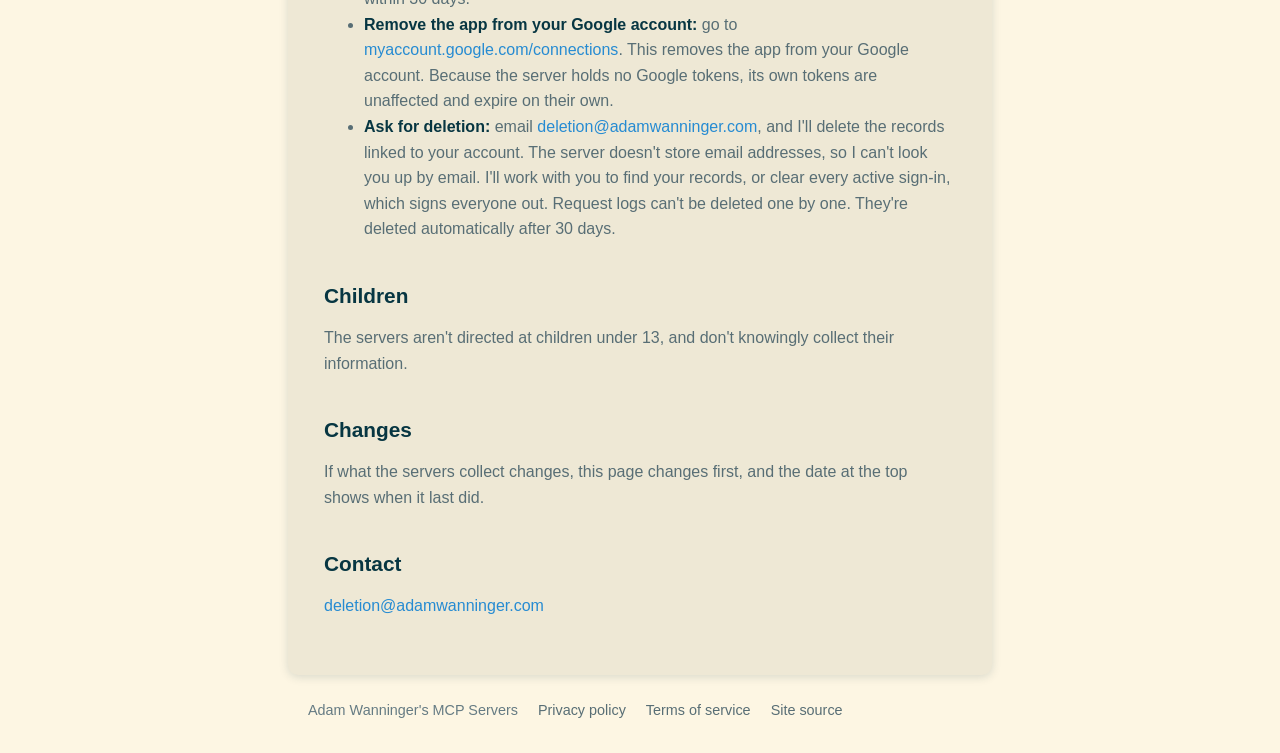
==== commit 59cb230c: "Add QueensEstate to the servers listed QueensEstate is now hosted at https://queensestate.adamwannin" ====
--- a/privacy/index.html
+++ b/privacy/index.html
@@ -23,7 +23,7 @@
 
   <main class="wrap">
     <h1>Privacy Policy</h1>
-    <p class="updated">Last updated September 12, 2026</p>
+    <p class="updated">Last updated September 18, 2026</p>
 
     <p>
       This policy explains what the hosted MCP servers listed on <a href="/">adamwanninger.com</a>
@@ -142,8 +142,16 @@
     <p>
       What you ask a tool for, such as a vehicle number, a route, or a stop name, is used to answer
       you. It isn't stored or logged. To answer, each server fetches public data from its source:
-      QueensCoach reads the Charlotte Area Transit System's public transit feeds. Those requests carry
-      nothing about you.
+      QueensCoach reads the Charlotte Area Transit System's public transit feeds, and those requests
+      carry nothing about you.
+    </p>
+    <p>
+      QueensEstate reads the City of Charlotte Open Data Portal, which is served by ArcGIS layers at
+      <code>gis.charlottenc.gov</code>, <code>meckgis.mecklenburgcountync.gov</code>, and
+      <code>services.arcgis.com</code>. When you ask about a particular place, the address or
+      coordinates you gave are sent to those servers to look it up, because that lookup is how the
+      answer is found. Nothing identifying you is sent with it, and QueensEstate doesn't store or log
+      what you asked about.
     </p>
 
     <h2>Logs</h2>
